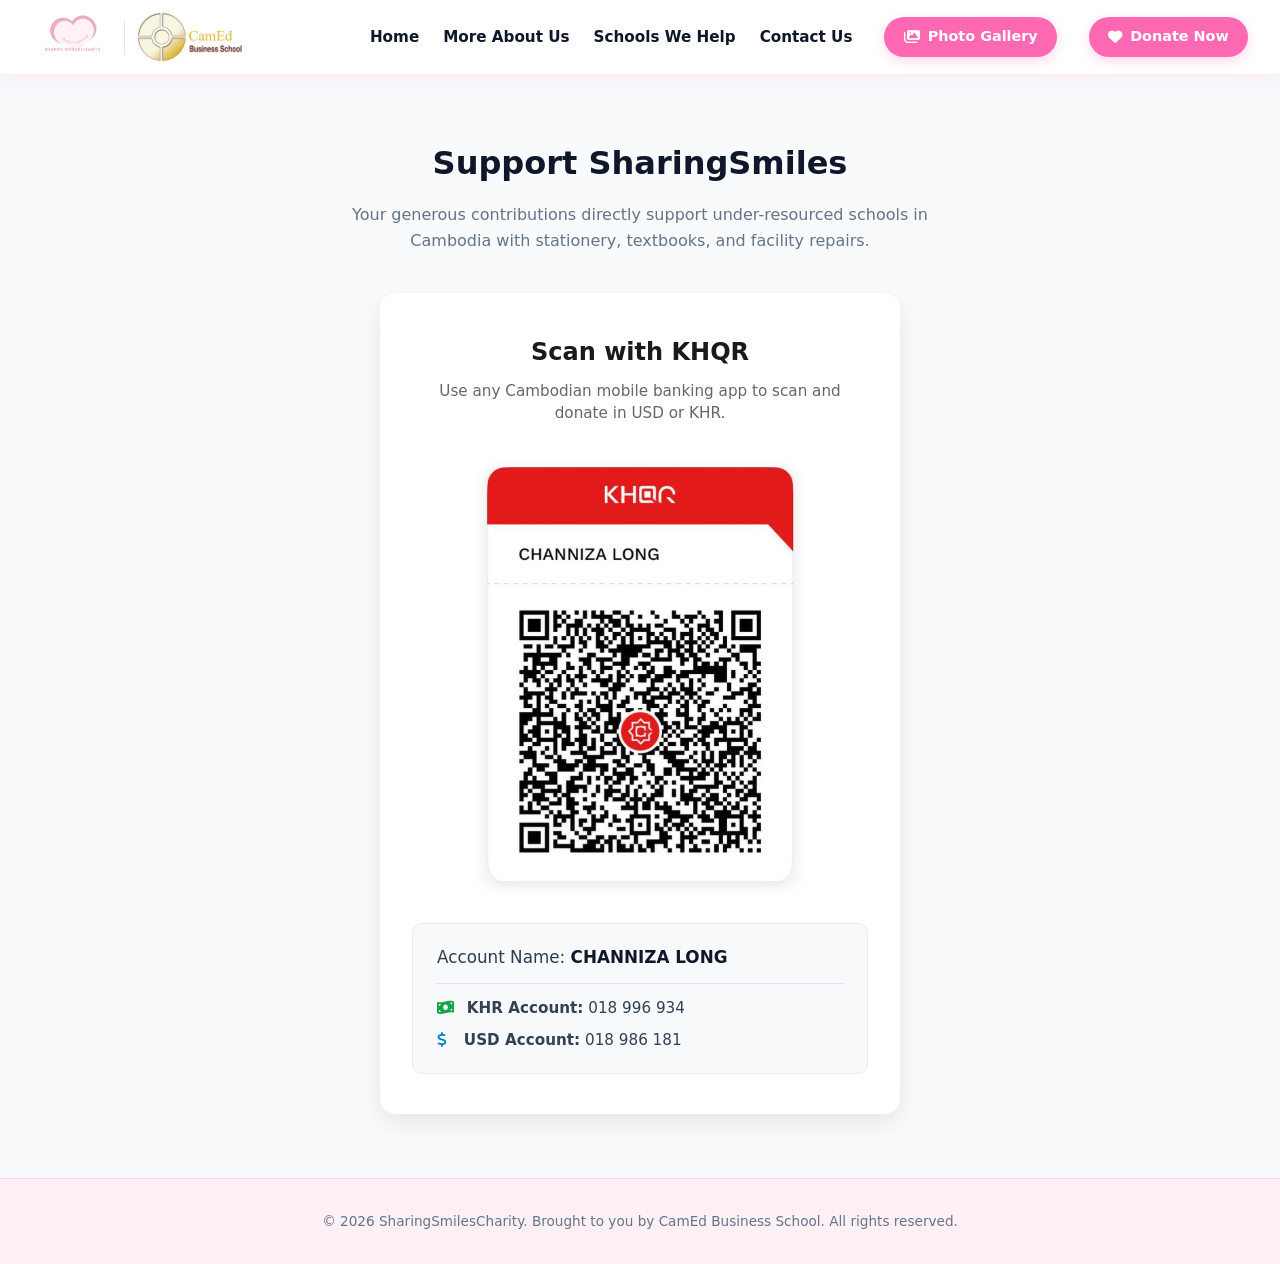
==== donate.html @ 0314678b "Add files via upload" ====
<!doctype html>
<html lang="en">
    <head>
        <meta charset="UTF-8" />
        <meta name="viewport" content="width=device-width, initial-scale=1.0" />
        <title>Donate - SharingSmilesCharity</title>
        <link rel="stylesheet" href="styles.css" />
        <link rel="stylesheet" href="https://cdnjs.cloudflare.com/ajax/libs/font-awesome/6.4.0/css/all.min.css" />
    </head>
    <body>
        <!-- Navigation Bar -->
        <nav class="navbar" aria-label="Main Navigation">
            <div class="logo-container">
                <img src="images/charity-logo.png" alt="SharingSmiles Charity Logo" class="brand-logo" />
                <div class="logo-divider" role="separator"></div>
                <img src="images/camed-logo.png" alt="CamEd Business School Logo" class="brand-logo" />
            </div>

            <button
                class="menu-toggle"
                id="mobileMenuBtn"
                aria-label="Toggle Navigation Menu"
                aria-expanded="false"
                aria-controls="navLinks">
                <i class="fa-solid fa-bars" aria-hidden="true"></i>
            </button>

            <div class="nav-right-container">
                <ul class="nav-links" id="navLinks">
                    <li><a href="index.html#home" class="nav-item">Home</a></li>
                    <li><a href="index.html#about" class="nav-item">More About Us</a></li>
                    <li><a href="index.html#schools" class="nav-item">Schools We Help</a></li>
                    <li><a href="index.html#contact" class="nav-item">Contact Us</a></li>
                </ul>

                <a href="gallery.html" class="btn btn-gallery-nav">
                    <i class="fa-solid fa-images" aria-hidden="true"></i> Photo Gallery
                </a>

                <a href="donate.html" class="btn btn-gallery-nav active">
                    <i class="fa-solid fa-heart" aria-hidden="true"></i> Donate Now
                </a>
            </div>
        </nav>

        <main>
            <section class="section donate-section">
                <div class="container">
                    <h2 class="section-title">Support SharingSmiles</h2>
                    <p class="section-subtitle">
                        Your generous contributions directly support under-resourced schools in Cambodia with
                        stationery, textbooks, and facility repairs.
                    </p>

                    <div
                        class="donate-container"
                        style="
                            max-width: 520px;
                            width: 100%;
                            margin: 0 auto;
                            background: #ffffff;
                            padding: 2.5rem 2rem;
                            border-radius: 16px;
                            box-shadow: 0 10px 25px rgba(0, 0, 0, 0.08);
                            text-align: center;
                        ">
                        <h3 style="margin-bottom: 0.5rem; color: #1a1a1a; font-size: 1.5rem">Scan with KHQR</h3>
                        <p style="color: #666; margin-bottom: 2rem; font-size: 0.95rem; line-height: 1.5">
                            Use any Cambodian mobile banking app to scan and donate in USD or KHR.
                        </p>

                        <!-- Clean Wrapper (No background, no shadow, no fixed dimensions) -->
                        <div
                            class="qr-wrapper"
                            style="
                                margin: 0 auto 2rem auto;
                                background: transparent;
                                box-shadow: none;
                                width: auto;
                                height: auto;
                            ">
                            <img
                                src="images/khqr-code.png"
                                alt="KHQR Payment Code for CHANNIZA LONG"
                                style="
                                    width: 308px;
                                    height: 414px;
                                    max-width: 100%;
                                    object-fit: contain;
                                    border-radius: 12px;
                                    box-shadow: 0 4px 15px rgba(0, 0, 0, 0.1);
                                    display: block;
                                    margin: 0 auto;
                                " />
                        </div>

                        <!-- Account Details Box -->
                        <div
                            class="account-details"
                            style="
                                background: #f8f9fa;
                                padding: 1.25rem 1.5rem;
                                border-radius: 10px;
                                text-align: left;
                                border: 1px solid #e9ecef;
                            ">
                            <p style="margin-bottom: 0.5rem; font-size: 1.05rem; color: #2c3e50">
                                Account Name: <strong style="color: #0f172a">CHANNIZA LONG</strong>
                            </p>
                            <hr style="border: 0; border-top: 1px solid #dee2e6; margin: 0.75rem 0" />
                            <p style="margin-bottom: 0.5rem; color: #334155; font-size: 0.95rem">
                                <i
                                    class="fa-solid fa-money-bill-wave"
                                    aria-hidden="true"
                                    style="margin-right: 8px; color: #16a34a"></i>
                                <strong>KHR Account:</strong> 018 996 934
                            </p>
                            <p style="margin: 0; color: #334155; font-size: 0.95rem">
                                <i
                                    class="fa-solid fa-dollar-sign"
                                    aria-hidden="true"
                                    style="margin-right: 12px; color: #0284c7"></i>
                                <strong>USD Account:</strong> 018 986 181
                            </p>
                        </div>
                    </div>
                </div>
                <!-- Closes .donate-container -->
                <!-- Closes .container -->
            </section>
            <!-- Closes .donate-section -->
        </main>
        <!-- Footer -->
        <footer class="footer">
            <p>&copy; 2026 SharingSmilesCharity. Brought to you by CamEd Business School. All rights reserved.</p>
        </footer>

        <script src="script.js"></script>
    </body>
</html>
---- styles.css ----
/* ==========================================================================
   1. VARIABLES & RESET
   ========================================================================== */
:root {
    --primary-pink: #ff69b4;
    --dark-pink: #e05297;
    --soft-pink: #fff0f6;
    --accent-pink: #ff85c0;

    --text-dark: #0f172a;
    --text-body: #1e293b;
    --text-muted: #64748b;

    --bg-white: #ffffff;
    --bg-light: #f8fafc;
    --border-color: #e2e8f0;

    --shadow-light: 0 10px 25px rgba(255, 105, 180, 0.12);
    --shadow-card: 0 4px 15px rgba(0, 0, 0, 0.05);
    --shadow-hover: 0 8px 25px rgba(255, 105, 180, 0.15);

    --font-family: "Plus Jakarta Sans", system-ui, -apple-system, BlinkMacSystemFont, "Segoe UI", Roboto, sans-serif;
    --transition: all 0.3s ease;
    --radius-sm: 12px;
    --radius-lg: 20px;
    --radius-pill: 50px;
}

*,
*::before,
*::after {
    margin: 0;
    padding: 0;
    box-sizing: border-box;
}

html {
    scroll-behavior: smooth;
}

body {
    font-family: var(--font-family);
    background-color: var(--bg-light);
    color: var(--text-body);
    line-height: 1.6;
}

/* ==========================================================================
   2. UTILITIES & REUSABLE COMPONENTS
   ========================================================================== */
.container {
    width: 100%;
    max-width: 1100px;
    margin: 0 auto;
    padding: 0 1.25rem;
}

.badge {
    display: inline-block;
    background-color: rgba(255, 105, 180, 0.1);
    color: var(--primary-pink);
    font-weight: 700;
    font-size: 0.85rem;
    padding: 0.4rem 1rem;
    border-radius: var(--radius-pill);
    text-transform: uppercase;
    letter-spacing: 0.05em;
    margin-bottom: 1rem;
    border: 1px solid var(--accent-pink);
}

/* Buttons */
.btn {
    padding: 0.8rem 1.6rem;
    border-radius: var(--radius-pill);
    font-weight: 600;
    font-size: 0.95rem;
    text-decoration: none;
    cursor: pointer;
    border: none;
    display: inline-flex;
    align-items: center;
    justify-content: center;
    gap: 0.5rem;
    white-space: nowrap;
    transition: var(--transition);
}

.btn-primary {
    background-color: var(--primary-pink);
    color: #ffffff;
    box-shadow: 0 4px 15px rgba(255, 105, 180, 0.3);
}

.btn-primary:hover {
    background-color: var(--dark-pink);
    transform: translateY(-2px);
}

.btn-secondary {
    background-color: #ffffff;
    color: var(--primary-pink);
    border: 2px solid var(--primary-pink);
}

.btn-secondary:hover {
    background-color: var(--soft-pink);
}

.btn-secondary-outline {
    border: 2px solid var(--border-color);
    color: #334155;
    background-color: #ffffff;
}

.btn-secondary-outline:hover {
    border-color: var(--primary-pink);
    color: var(--primary-pink);
    transform: translateY(-1px);
}

.btn-gallery-nav {
    background-color: var(--primary-pink);
    color: #ffffff;
    padding: 0.55rem 1.2rem;
    font-size: 0.9rem;
    box-shadow: 0 4px 12px rgba(255, 105, 180, 0.25);
}

.btn-gallery-nav:hover {
    background-color: var(--dark-pink);
    transform: translateY(-2px);
}

.btn-full {
    width: 100%;
}

/* ==========================================================================
   3. NAVIGATION BAR
   ========================================================================== */
.navbar {
    display: flex;
    justify-content: space-between;
    align-items: center;
    padding: 0.75rem 2rem;
    background-color: rgba(255, 255, 255, 0.98);
    position: sticky;
    top: 0;
    backdrop-filter: blur(10px);
    z-index: 1000;
    box-shadow: 0 2px 15px rgba(255, 105, 180, 0.12);
    gap: 1rem;
}

/* Logos */
.logo-container {
    display: flex;
    align-items: center;
    gap: 0.75rem;
    flex-shrink: 0;
}

.brand-logo {
    height: 50px;
    width: auto;
    object-fit: contain;
    transition: transform 0.2s ease;
}

.brand-logo:hover {
    transform: scale(1.05);
}

.camed-logo {
    border-left: 1px solid rgba(0, 0, 0, 0.15);
    padding-left: 0.75rem;
}

.logo-divider {
    width: 1px;
    height: 35px;
    background-color: var(--border-color);
}

.logo-text {
    font-size: 1.25rem;
    font-weight: 700;
    color: var(--text-dark);
    margin-left: 0.25rem;
    white-space: nowrap;
}

.logo-text span {
    color: var(--primary-pink);
}

.menu-toggle {
    display: none;
    background: none;
    border: none;
    font-size: 1.6rem;
    color: var(--primary-pink);
    cursor: pointer;
    padding: 0.5rem;
}

/* Right Menu Container */
.nav-right-container {
    display: flex;
    align-items: center;
    gap: 2rem;
}

.nav-links {
    display: flex;
    list-style: none;
    gap: 1.5rem;
    align-items: center;
}

.nav-links a {
    text-decoration: none;
    color: var(--text-dark);
    font-weight: 600;
    white-space: nowrap;
    font-size: 0.95rem;
    transition: var(--transition);
}

.nav-links a:hover {
    color: var(--primary-pink);
}

/* Navigation Mobile Adaptation */
@media screen and (max-width: 992px) {
    .navbar {
        padding: 0.75rem 1rem;
    }

    .brand-logo {
        height: 36px;
    }

    .logo-text {
        font-size: 1.1rem;
    }

    .menu-toggle {
        display: block;
        z-index: 1001;
    }

    .nav-right-container {
        position: absolute;
        top: 100%;
        left: 0;
        width: 100%;
        background-color: #ffffff;
        flex-direction: column;
        align-items: center;
        padding: 0;
        max-height: 0;
        overflow: hidden;
        transition:
            max-height 0.35s cubic-bezier(0.4, 0, 0.2, 1),
            padding 0.35s ease;
        box-shadow: 0 10px 25px rgba(0, 0, 0, 0.1);
        z-index: 999;
    }

    .nav-right-container.active {
        max-height: 400px;
        padding: 1.5rem 0;
    }

    .nav-links {
        flex-direction: column;
        gap: 1.25rem;
        width: 100%;
        text-align: center;
    }

    /* Specific Override for Gallery Page Header Controls */
    .gallery-body .nav-right-container {
        position: static;
        max-height: none;
        overflow: visible;
        padding: 0;
        box-shadow: none;
        background: transparent;
        width: auto;
        flex-direction: row;
    }

    .gallery-body .nav-right-container .btn {
        padding: 0.4rem 0.85rem;
        font-size: 0.85rem;
    }
}

/* ==========================================================================
   4. HERO SECTIONS
   ========================================================================== */
/* Main Landing Hero */
.hero {
    background: linear-gradient(135deg, var(--soft-pink) 0%, #ffffff 100%);
    padding: 6rem 1.25rem 4rem;
    text-align: center;
}

.hero-content {
    max-width: 800px;
    margin: 0 auto;
}

.hero h1 {
    font-size: 2.5rem;
    color: var(--text-dark);
    margin-bottom: 1rem;
    line-height: 1.2;
}

.hero p {
    font-size: 1.1rem;
    color: var(--text-muted);
    margin-bottom: 1.8rem;
}

.hero-btns {
    display: flex;
    justify-content: center;
    gap: 1rem;
}

/* Gallery Dedicated Hero */
.gallery-hero {
    background: linear-gradient(135deg, #fff5f8 0%, #ffffff 100%);
    padding: 3.5rem 1.5rem 2.5rem;
    text-align: center;
    border-bottom: 1px solid #f1f5f9;
}

.gallery-title {
    font-size: 2.5rem;
    font-weight: 800;
    color: var(--text-dark);
    margin-bottom: 0.5rem;
    letter-spacing: -0.02em;
}

.gallery-description {
    font-size: 1.05rem;
    color: var(--text-muted);
    max-width: 600px;
    margin: 0 auto;
    line-height: 1.6;
}

@media screen and (max-width: 992px) {
    .hero {
        padding: 4rem 1rem 3rem;
    }

    .hero h1 {
        font-size: 1.85rem;
    }

    .hero p {
        font-size: 1rem;
    }

    .hero-btns {
        flex-direction: column;
        gap: 0.8rem;
    }
}

/* ==========================================================================
   5. GENERAL PAGE SECTIONS & GRIDS
   ========================================================================== */
.section {
    padding: 4rem 0;
}

.section-title {
    text-align: center;
    font-size: 2rem;
    color: var(--text-dark);
    margin-bottom: 0.8rem;
}

.section-subtitle {
    text-align: center;
    color: var(--text-muted);
    max-width: 600px;
    margin: 0 auto 2.5rem;
}

.about-grid,
.schools-grid,
.contact-grid {
    display: grid;
    grid-template-columns: repeat(2, 1fr);
    gap: 1.5rem;
    margin-top: 2rem;
}

.contact-grid {
    gap: 2.5rem;
}

/* Cards */
.about-card {
    background-color: var(--soft-pink);
    padding: 2rem;
    border-radius: var(--radius-lg);
    border: 1px solid rgba(255, 105, 180, 0.2);
    transition: var(--transition);
}

.about-card:hover {
    transform: translateY(-5px);
    box-shadow: var(--shadow-light);
}

.about-card .icon {
    font-size: 2.2rem;
    color: var(--primary-pink);
    margin-bottom: 1rem;
}

.schools-section {
    background-color: var(--soft-pink);
}

.school-card {
    background-color: #ffffff;
    border-radius: var(--radius-lg);
    overflow: hidden;
    box-shadow: var(--shadow-light);
    transition: var(--transition);
}

.school-card:hover {
    transform: translateY(-5px);
}

.school-map-wrapper {
    width: 100%;
    height: 200px;
    background-color: #f1f5f9;
    border-bottom: 2px solid rgba(255, 105, 180, 0.2);
}

.school-map-wrapper iframe {
    width: 100%;
    height: 100%;
    border: none;
}

.school-card-body {
    padding: 1.5rem;
}

.school-card-body h3 {
    margin-bottom: 0.5rem;
}

/* Contact Module */
.contact-section {
    background-color: var(--bg-white);
}

.contact-info h3,
.contact-form h3 {
    margin-bottom: 1.2rem;
}

.info-item {
    display: flex;
    align-items: center;
    gap: 1rem;
    margin-bottom: 1rem;
    font-weight: 500;
}

.info-item i {
    color: var(--primary-pink);
    font-size: 1.2rem;
}

.social-links {
    display: flex;
    flex-direction: column;
    gap: 0.8rem;
    margin-top: 1rem;
}

.social-btn {
    display: flex;
    align-items: center;
    gap: 0.8rem;
    padding: 0.8rem 1.2rem;
    background-color: var(--soft-pink);
    color: var(--text-dark);
    text-decoration: none;
    border-radius: var(--radius-sm);
    font-weight: 500;
    transition: var(--transition);
    word-break: break-word;
}

.social-btn i {
    color: var(--primary-pink);
    font-size: 1.2rem;
}

.social-btn:hover {
    background-color: var(--primary-pink);
    color: #ffffff;
}

.social-btn:hover i {
    color: #ffffff;
}

.contact-form {
    background-color: var(--soft-pink);
    padding: 2rem;
    border-radius: var(--radius-lg);
}

.form-group {
    margin-bottom: 1.2rem;
}

.form-group input,
.form-group textarea {
    width: 100%;
    padding: 0.9rem 1.2rem;
    border-radius: 10px;
    border: 1px solid rgba(255, 105, 180, 0.3);
    outline: none;
    font-family: inherit;
}

/* Section Responsive Rules */
@media screen and (max-width: 992px) {
    .section {
        padding: 3rem 0;
    }

    .section-title {
        font-size: 1.6rem;
    }

    .about-grid,
    .schools-grid,
    .contact-grid {
        grid-template-columns: 1fr;
        gap: 1.5rem;
    }

    .about-card,
    .contact-form {
        padding: 1.5rem;
    }
}

/* ==========================================================================
   6. GALLERY MODULE
   ========================================================================== */
.gallery-section {
    padding: 3rem 0;
    background-color: var(--bg-white);
    min-height: 80vh;
}

.gallery-grid {
    display: grid;
    grid-template-columns: repeat(auto-fill, minmax(160px, 1fr));
    gap: 12px;
    padding: 0.5rem 0;
}

@media screen and (min-width: 600px) {
    .gallery-grid {
        grid-template-columns: repeat(auto-fill, minmax(280px, 1fr));
        gap: 20px;
    }
}

.gallery-card {
    position: relative;
    background-color: #ffffff;
    border-radius: var(--radius-sm);
    overflow: hidden;
    box-shadow: var(--shadow-card);
    border: 1px solid var(--border-color);
    cursor: pointer;
    touch-action: manipulation;
    -webkit-tap-highlight-color: transparent;
    transition:
        transform 0.2s ease,
        box-shadow 0.2s ease;
}

.gallery-card:hover {
    transform: translateY(-4px);
    box-shadow: var(--shadow-hover);
}

.gallery-img-wrapper,
.gallery-img-container {
    position: relative;
    width: 100%;
    overflow: hidden;
}

.gallery-img {
    width: 100%;
    height: 180px;
    object-fit: cover;
    display: block;
    transition: transform 0.4s ease;
}

@media screen and (min-width: 600px) {
    .gallery-img {
        height: 240px;
    }
}

.gallery-card:hover .gallery-img {
    transform: scale(1.06);
}

/* Hover Overlay Visual */
.gallery-overlay {
    position: absolute;
    top: 0;
    left: 0;
    width: 100%;
    height: 100%;
    background: rgba(15, 23, 42, 0.4);
    backdrop-filter: blur(2px);
    display: flex;
    align-items: center;
    justify-content: center;
    opacity: 0;
    transition: opacity 0.3s ease;
}

.gallery-card:hover .gallery-overlay {
    opacity: 1;
}

.view-btn {
    background-color: #ffffff;
    color: var(--primary-pink);
    font-weight: 700;
    font-size: 0.85rem;
    padding: 0.6rem 1.25rem;
    border-radius: var(--radius-pill);
    display: flex;
    align-items: center;
    gap: 0.5rem;
    box-shadow: 0 4px 15px rgba(0, 0, 0, 0.1);
}

/* Optional Card Text Area */
.gallery-card-info {
    padding: 1.25rem;
}

.gallery-card-info h3 {
    font-size: 1.1rem;
    font-weight: 700;
    color: var(--text-dark);
    margin-bottom: 0.4rem;
}

.gallery-card-info p {
    font-size: 0.9rem;
    color: var(--text-muted);
    line-height: 1.5;
    margin: 0;
}

/* ==========================================================================
   7. LIGHTBOX MODAL
   ========================================================================== */
.lightbox-modal {
    display: none;
    position: fixed;
    top: 0;
    left: 0;
    width: 100%;
    height: 100%;
    background-color: rgba(15, 23, 42, 0.9);
    backdrop-filter: blur(6px);
    z-index: 2000;
    justify-content: center;
    align-items: center;
    padding: 2rem;
    opacity: 0;
    transition: opacity 0.3s ease;
}

.lightbox-modal.active {
    display: flex !important;
    opacity: 1 !important;
}

.lightbox-content {
    max-width: 90%;
    max-height: 85vh;
    border-radius: var(--radius-sm);
    object-fit: contain;
    box-shadow: 0 10px 30px rgba(0, 0, 0, 0.5);
}

.lightbox-close {
    position: absolute;
    top: 1.5rem;
    right: 2rem;
    color: #ffffff;
    font-size: 2.5rem;
    font-weight: 700;
    cursor: pointer;
    z-index: 2001;
    transition: color 0.2s ease;
}

.lightbox-close:hover {
    color: var(--primary-pink);
}

.lightbox-btn {
    position: absolute;
    top: 50%;
    transform: translateY(-50%);
    background: rgba(255, 255, 255, 0.15);
    border: 1px solid rgba(255, 255, 255, 0.3);
    color: #ffffff;
    font-size: 1.5rem;
    width: 50px;
    height: 50px;
    border-radius: 50%;
    cursor: pointer;
    display: flex;
    align-items: center;
    justify-content: center;
    z-index: 2001;
    transition: all 0.2s ease;
    user-select: none;
}

.lightbox-btn:hover {
    background: rgba(255, 255, 255, 0.35);
    transform: translateY(-50%) scale(1.1);
}

.lightbox-prev {
    left: 20px;
}

.lightbox-next {
    right: 20px;
}

@media screen and (max-width: 600px) {
    .lightbox-btn {
        width: 40px;
        height: 40px;
        font-size: 1.1rem;
    }

    .lightbox-prev {
        left: 10px;
    }

    .lightbox-next {
        right: 10px;
    }
}

.footer {
    text-align: center;
    padding: 2rem 1rem;
    background-color: var(--soft-pink);
    border-top: 1px solid rgba(255, 105, 180, 0.2);
    color: var(--text-muted);
    font-size: 0.85rem;
}

/* --- Lightbox Modal Styles --- */

.lightbox-modal {
    display: none; /* Hidden by default */
    position: fixed;
    top: 0;
    left: 0;
    width: 100vw;
    height: 100vh;
    background-color: rgba(0, 0, 0, 0.88);
    z-index: 99999;
    align-items: center;
    justify-content: center;
}

.lightbox-modal.active {
    display: flex; /* Displayed when active class is added */
}

/* Enlarged Image */
.lightbox-content {
    max-width: 80vw;
    max-height: 80vh;
    object-fit: contain;
    border-radius: 8px;
    z-index: 100000;
    pointer-events: none; /* Ensures clicks pass through image to background */
}

/* Close Button (×) */
.lightbox-close {
    position: absolute;
    top: 20px;
    right: 25px;
    color: #ffffff;
    font-size: 2.8rem;
    font-weight: bold;
    cursor: pointer;
    z-index: 100002;
    user-select: none;
    line-height: 1;
    transition:
        transform 0.2s ease,
        color 0.2s ease;
}

.lightbox-close:hover {
    color: #ff4d4d;
    transform: scale(1.15);
}

/* Previous & Next Navigation Buttons */
.lightbox-btn {
    position: absolute;
    top: 50%;
    transform: translateY(-50%);
    background: rgba(255, 255, 255, 0.2);
    color: #ffffff;
    border: none;
    width: 50px;
    height: 50px;
    border-radius: 50%;
    font-size: 1.5rem;
    cursor: pointer;
    z-index: 100002;
    display: flex;
    align-items: center;
    justify-content: center;
    transition:
        background 0.2s ease,
        transform 0.2s ease;
}

.lightbox-btn:hover {
    background: rgba(255, 255, 255, 0.4);
    transform: translateY(-50%) scale(1.1);
}

.lightbox-prev {
    left: 20px;
}

.lightbox-next {
    right: 20px;
}

/* Ensure inner FontAwesome icons don't block clicks */
.lightbox-btn i {
    pointer-events: none;
}

/* --- Donate Page Styles --- */

.donate-hero {
    padding: 60px 20px 30px;
    text-align: center;
}

.donate-title {
    font-size: 2.5rem;
    font-weight: 800;
    color: #111827;
    margin-top: 10px;
}

.donate-description {
    color: #4b5563;
    max-width: 600px;
    margin: 10px auto 0;
    font-size: 1.1rem;
}

.donate-grid {
    display: grid;
    grid-template-columns: 1.2fr 0.8fr;
    gap: 30px;
    align-items: start;
}

@media (max-width: 850px) {
    .donate-grid {
        grid-template-columns: 1fr;
    }
}

.donate-card,
.info-card {
    background: #ffffff;
    border-radius: 16px;
    padding: 30px;
    box-shadow: 0 10px 30px rgba(0, 0, 0, 0.05);
    border: 1px solid #e5e7eb;
}

.card-title {
    font-size: 1.3rem;
    font-weight: 700;
    margin-bottom: 20px;
    display: flex;
    align-items: center;
    gap: 10px;
}

.amount-selector {
    display: grid;
    grid-template-columns: repeat(4, 1fr);
    gap: 12px;
    margin-bottom: 15px;
}

.amount-btn {
    padding: 12px;
    background: #f3f4f6;
    border: 2px solid transparent;
    border-radius: 10px;
    font-weight: 700;
    font-size: 1.1rem;
    cursor: pointer;
    transition: all 0.2s ease;
}

.amount-btn:hover,
.amount-btn.active {
    background: #eff6ff;
    border-color: #2563eb;
    color: #2563eb;
}

.custom-amount-group {
    position: relative;
    margin-bottom: 25px;
}

.currency-symbol {
    position: absolute;
    left: 15px;
    top: 50%;
    transform: translateY(-50%);
    font-weight: 700;
    color: #6b7280;
}

.custom-amount-group input {
    padding-left: 30px;
}

.form-group {
    margin-bottom: 18px;
    display: flex;
    flex-direction: column;
    gap: 6px;
}

.form-group label {
    font-weight: 600;
    font-size: 0.9rem;
    color: #374151;
}

.form-input {
    width: 100%;
    padding: 12px 16px;
    border: 1px solid #d1d5db;
    border-radius: 10px;
    font-size: 1rem;
    outline: none;
    transition: border-color 0.2s ease;
}

.form-input:focus {
    border-color: #2563eb;
}

.subsection-title {
    font-size: 1rem;
    font-weight: 700;
    margin-bottom: 12px;
    color: #374151;
}

.payment-options {
    display: grid;
    grid-template-columns: 1fr 1fr;
    gap: 12px;
    margin-bottom: 25px;
}

.payment-option {
    display: flex;
    align-items: center;
    gap: 10px;
    padding: 12px 16px;
    border: 2px solid #e5e7eb;
    border-radius: 10px;
    cursor: pointer;
    font-weight: 600;
    transition: all 0.2s ease;
}

.payment-option.active {
    border-color: #2563eb;
    background: #eff6ff;
    color: #2563eb;
}

.payment-option input {
    display: none;
}

.btn-donate-submit {
    width: 100%;
    padding: 16px;
    background: #2563eb;
    color: white;
    border: none;
    border-radius: 10px;
    font-weight: 700;
    font-size: 1.1rem;
    cursor: pointer;
    transition: background 0.2s ease;
    margin-top: 10px;
}

.btn-donate-submit:hover {
    background: #1d4ed8;
}

/* Info Panel / QR Code */
.donate-info-panel {
    display: flex;
    flex-direction: column;
    gap: 20px;
}

.khqr-display {
    text-align: center;
    background: #fafafa;
}

.qr-wrapper {
    margin: 15px auto;
    width: 180px;
    height: 180px;
    background: #ffffff;
    padding: 10px;
    border-radius: 12px;
    box-shadow: 0 4px 12px rgba(0, 0, 0, 0.08);
}

.qr-image {
    width: 100%;
    height: 100%;
    object-fit: contain;
}

.impact-list {
    list-style: none;
    padding: 0;
    margin-top: 12px;
}

.impact-list li {
    margin-bottom: 12px;
    font-size: 0.95rem;
    color: #4b5563;
    display: flex;
    align-items: flex-start;
    gap: 10px;
}

.impact-list i {
    color: #10b981;
    margin-top: 3px;
}

/* Modal */
.donate-modal {
    display: none;
    position: fixed;
    top: 0;
    left: 0;
    width: 100vw;
    height: 100vh;
    background: rgba(0, 0, 0, 0.6);
    z-index: 99999;
    align-items: center;
    justify-content: center;
}

.donate-modal.active {
    display: flex;
}

.donate-modal-content {
    background: white;
    padding: 40px;
    border-radius: 16px;
    max-width: 450px;
    width: 90%;
}

.success-icon {
    font-size: 3.5rem;
    color: #10b981;
    margin-bottom: 15px;
}

/* Navbar & Hero Donate Buttons */
.btn-donate-nav {
    background-color: #2563eb;
    color: #ffffff !important;
    font-weight: 700;
    box-shadow: 0 4px 12px rgba(37, 99, 235, 0.25);
    transition: transform 0.2s ease, background-color 0.2s ease;
}

.btn-donate-nav:hover {
    background-color: #1d4ed8;
    transform: translateY(-1px);
}

.btn-hero-donate {
    padding: 14px 28px;
    font-size: 1.1rem;
    font-weight: 700;
}

/* Floating Donate Button */
.floating-donate-btn {
    position: fixed;
    bottom: 25px;
    right: 25px;
    background-color: #2563eb;
    color: #ffffff;
    display: flex;
    align-items: center;
    gap: 8px;
    padding: 12px 20px;
    border-radius: 50px;
    font-weight: 700;
    font-size: 1rem;
    text-decoration: none;
    box-shadow: 0 8px 24px rgba(37, 99, 235, 0.4);
    z-index: 999;
    transition: transform 0.2s ease, background-color 0.2s ease;
}

.floating-donate-btn:hover {
    background-color: #1d4ed8;
    transform: scale(1.05);
}

.floating-donate-btn i {
    font-size: 1.1rem;
    color: #ffffff;
}

@media (max-width: 600px) {
    .floating-donate-btn .btn-text {
        display: none; /* Icon-only on mobile screens */
    }
    .floating-donate-btn {
        padding: 14px;
        border-radius: 50%;
    }
}

.btn-donate-nav {
  background-color: #e63946; /* Accent red/pink */
  color: #ffffff;
  padding: 0.5rem 1rem;
  border-radius: 6px;
  font-weight: 600;
  text-decoration: none;
  display: inline-flex;
  align-items: center;
  gap: 0.5rem;
  transition: background-color 0.2s ease;
}

.btn-donate-nav:hover {
  background-color: #d62828;
}

.hero-btns {
  display: flex;
  flex-wrap: wrap;
  justify-content: center;
  gap: 0.75rem;
  max-width: 500px;
  margin: 0 auto;
}

.hero-btns .btn {
  flex: 1 1 20px; /* Expands evenly on mobile while keeping a min-width */
  justify-content: center;
}
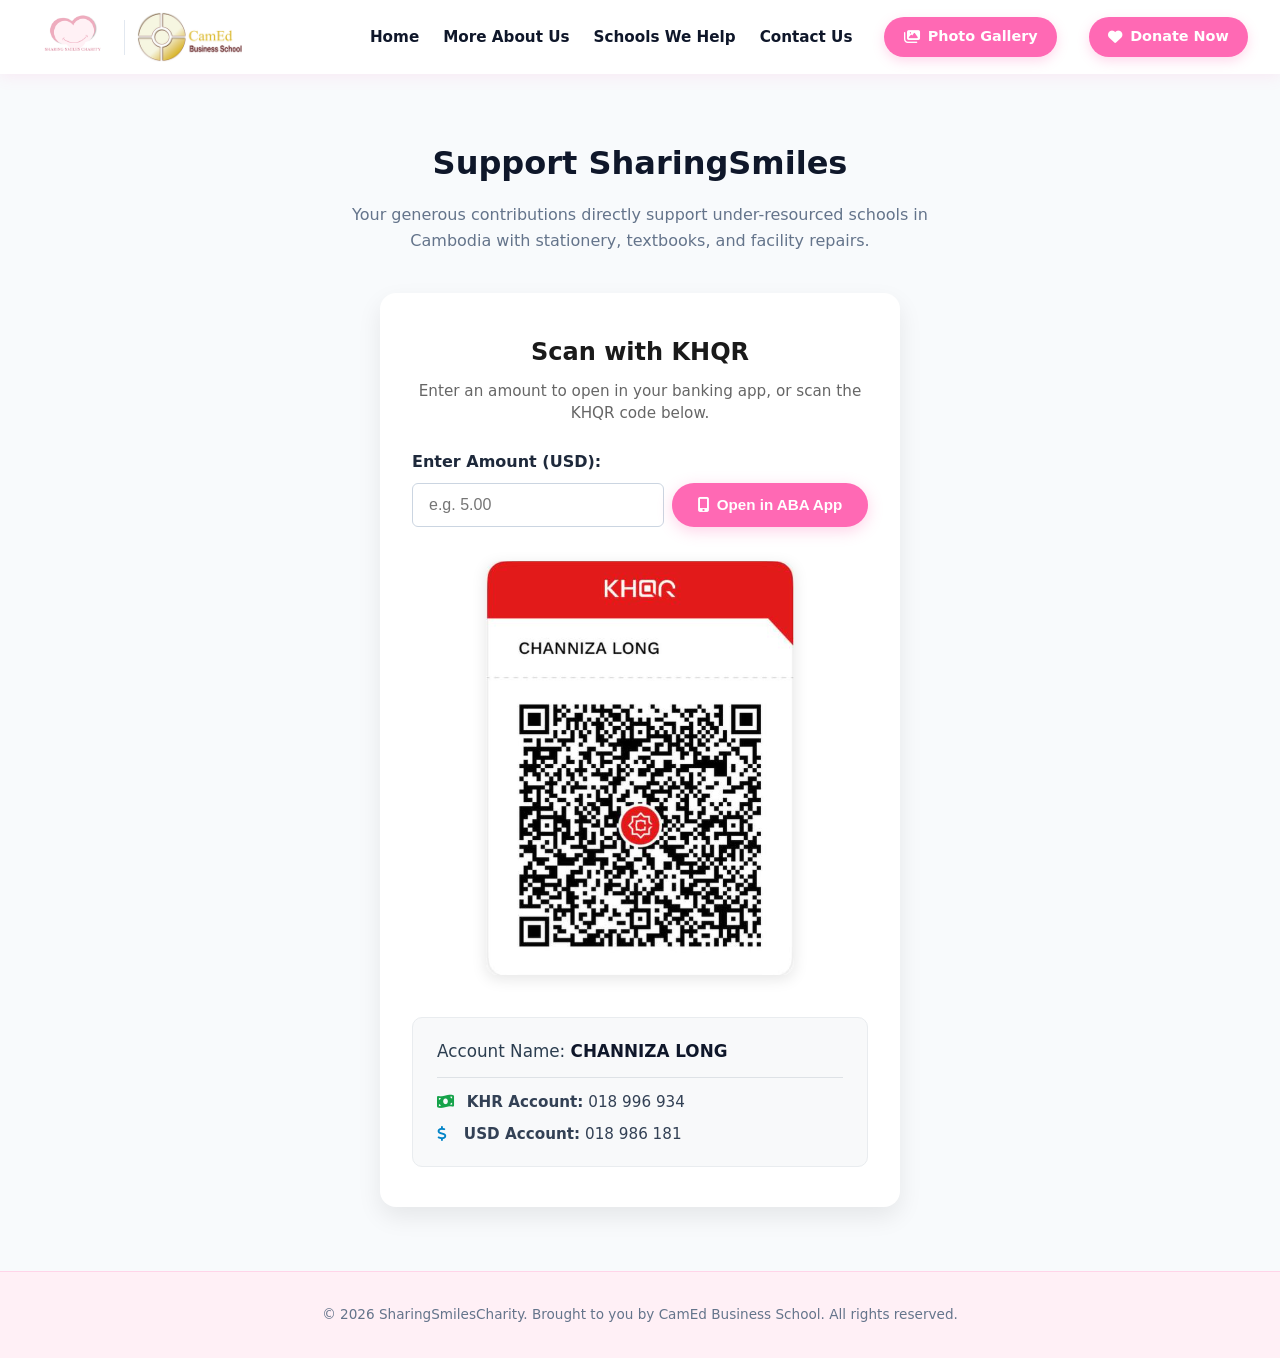
==== commit 6f31d11c: "Add files via upload" ====
--- a/donate.html
+++ b/donate.html
@@ -65,9 +65,29 @@
                             text-align: center;
                         ">
                         <h3 style="margin-bottom: 0.5rem; color: #1a1a1a; font-size: 1.5rem">Scan with KHQR</h3>
-                        <p style="color: #666; margin-bottom: 2rem; font-size: 0.95rem; line-height: 1.5">
-                            Use any Cambodian mobile banking app to scan and donate in USD or KHR.
+                        <p style="color: #666; margin-bottom: 1.5rem; font-size: 0.95rem; line-height: 1.5">
+                            Enter an amount to open in your banking app, or scan the KHQR code below.
                         </p>
+
+                        <!-- Input & Button to Trigger ABA Mobile Deep Link -->
+                        <div class="donate-input-group" style="margin-bottom: 1.5rem; text-align: left;">
+                            <label for="donationAmount" style="display: block; font-weight: 600; margin-bottom: 0.5rem; color: #1e293b;">
+                                Enter Amount (USD):
+                            </label>
+                            <div style="display: flex; gap: 0.5rem;">
+                                <input 
+                                    type="number" 
+                                    id="donationAmount" 
+                                    placeholder="e.g. 5.00" 
+                                    min="0.5" 
+                                    step="0.5" 
+                                    style="flex: 1; padding: 0.75rem 1rem; border: 1px solid #cbd5e1; border-radius: 6px; font-size: 1rem;"
+                                />
+                                <button id="openAbaBtn" class="btn btn-primary" style="white-space: nowrap;">
+                                    <i class="fa-solid fa-mobile-screen-button" aria-hidden="true"></i> Open in ABA App
+                                </button>
+                            </div>
+                        </div>
 
                         <!-- Clean Wrapper (No background, no shadow, no fixed dimensions) -->
                         <div
@@ -123,13 +143,11 @@
                                 <strong>USD Account:</strong> 018 986 181
                             </p>
                         </div>
-                    </div>
-                </div>
-                <!-- Closes .donate-container -->
-                <!-- Closes .container -->
+                    </div> <!-- Added missing close tag for .donate-container -->
+                </div> <!-- Added missing close tag for .container -->
             </section>
-            <!-- Closes .donate-section -->
         </main>
+
         <!-- Footer -->
         <footer class="footer">
             <p>&copy; 2026 SharingSmilesCharity. Brought to you by CamEd Business School. All rights reserved.</p>
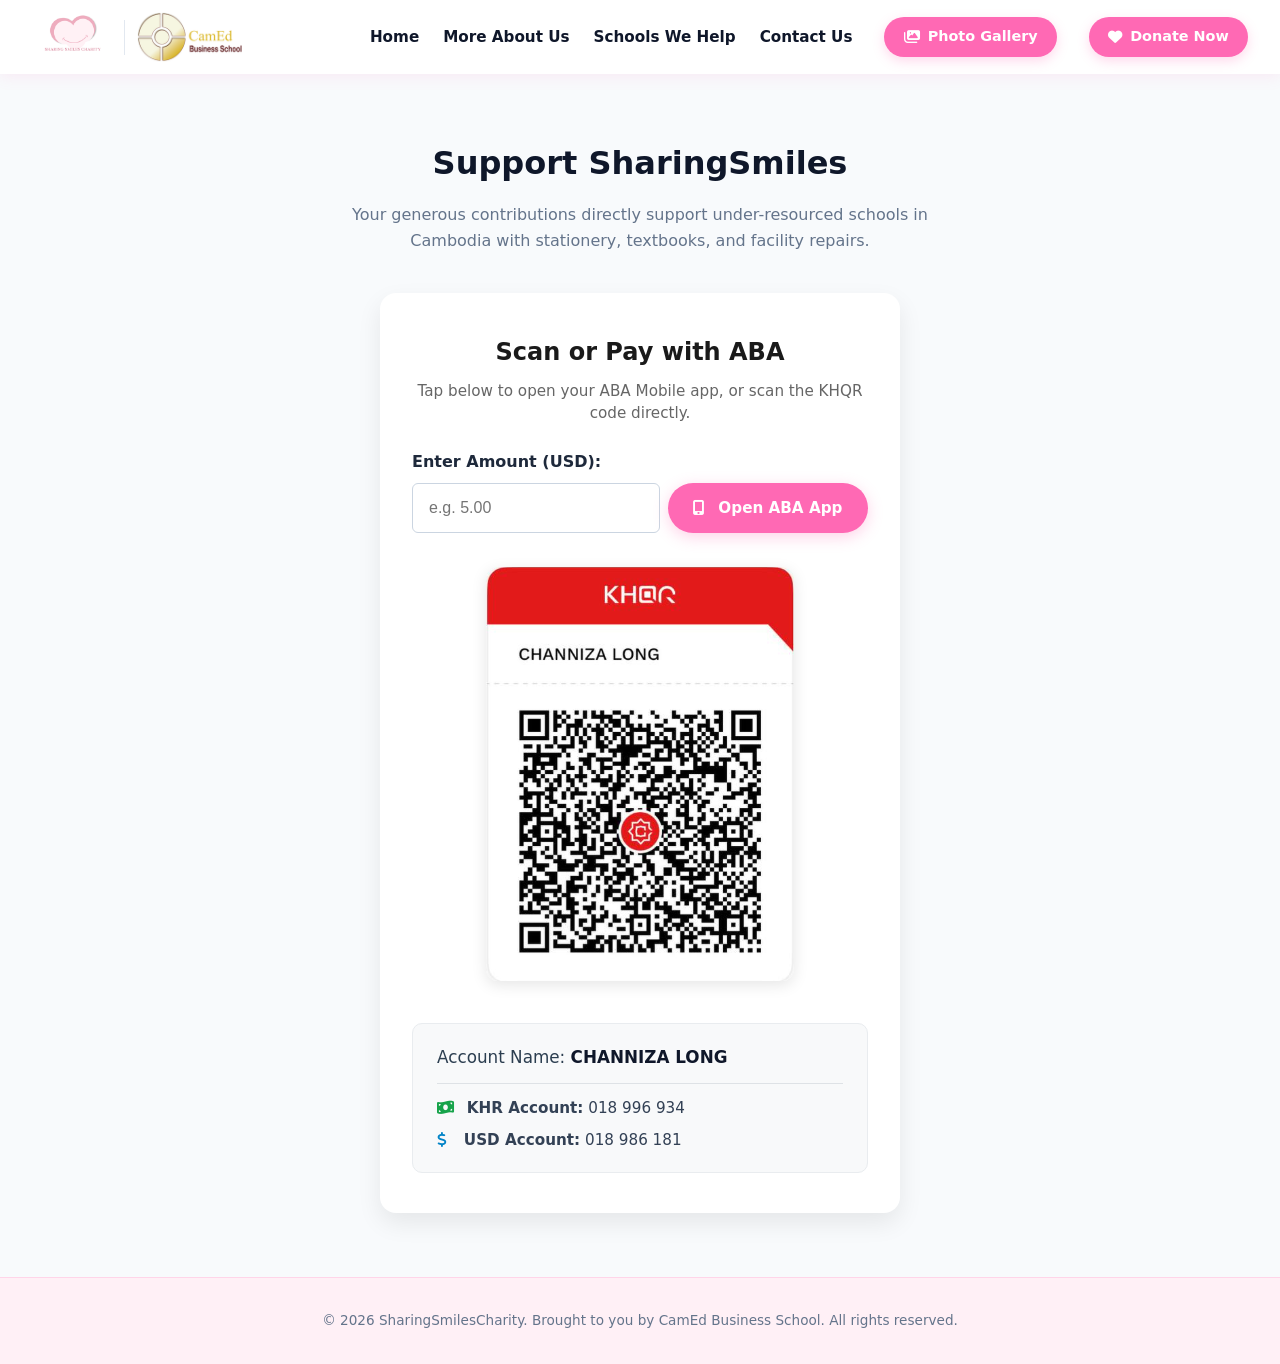
==== commit 65e35194: "Add files via upload" ====
--- a/donate.html
+++ b/donate.html
@@ -4,7 +4,7 @@
         <meta charset="UTF-8" />
         <meta name="viewport" content="width=device-width, initial-scale=1.0" />
         <title>Donate - SharingSmilesCharity</title>
-        <link rel="stylesheet" href="styles.css" />
+        <link rel="stylesheet" href="styles.css?v=5.0" />
         <link rel="stylesheet" href="https://cdnjs.cloudflare.com/ajax/libs/font-awesome/6.4.0/css/all.min.css" />
     </head>
     <body>
@@ -64,12 +64,12 @@
                             box-shadow: 0 10px 25px rgba(0, 0, 0, 0.08);
                             text-align: center;
                         ">
-                        <h3 style="margin-bottom: 0.5rem; color: #1a1a1a; font-size: 1.5rem">Scan with KHQR</h3>
+                        <h3 style="margin-bottom: 0.5rem; color: #1a1a1a; font-size: 1.5rem">Scan or Pay with ABA</h3>
                         <p style="color: #666; margin-bottom: 1.5rem; font-size: 0.95rem; line-height: 1.5">
-                            Enter an amount to open in your banking app, or scan the KHQR code below.
+                            Tap below to open your ABA Mobile app, or scan the KHQR code directly.
                         </p>
 
-                        <!-- Input & Button to Trigger ABA Mobile Deep Link -->
+                        <!-- Direct App Deep Link Group -->
                         <div class="donate-input-group" style="margin-bottom: 1.5rem; text-align: left;">
                             <label for="donationAmount" style="display: block; font-weight: 600; margin-bottom: 0.5rem; color: #1e293b;">
                                 Enter Amount (USD):
@@ -83,13 +83,13 @@
                                     step="0.5" 
                                     style="flex: 1; padding: 0.75rem 1rem; border: 1px solid #cbd5e1; border-radius: 6px; font-size: 1rem;"
                                 />
-                                <button id="openAbaBtn" class="btn btn-primary" style="white-space: nowrap;">
-                                    <i class="fa-solid fa-mobile-screen-button" aria-hidden="true"></i> Open in ABA App
-                                </button>
+                                <a id="openAbaBtn" href="abamobilebank://" class="btn btn-primary" style="white-space: nowrap; text-decoration: none; display: inline-flex; align-items: center; justify-content: center;">
+                                    <i class="fa-solid fa-mobile-screen-button" aria-hidden="true" style="margin-right: 6px;"></i> Open ABA App
+                                </a>
                             </div>
                         </div>
 
-                        <!-- Clean Wrapper (No background, no shadow, no fixed dimensions) -->
+                        <!-- KHQR Wrapper -->
                         <div
                             class="qr-wrapper"
                             style="
@@ -143,8 +143,8 @@
                                 <strong>USD Account:</strong> 018 986 181
                             </p>
                         </div>
-                    </div> <!-- Added missing close tag for .donate-container -->
-                </div> <!-- Added missing close tag for .container -->
+                    </div>
+                </div>
             </section>
         </main>
 
@@ -153,6 +153,6 @@
             <p>&copy; 2026 SharingSmilesCharity. Brought to you by CamEd Business School. All rights reserved.</p>
         </footer>
 
-        <script src="script.js"></script>
+        <script src="script.js?v=4.0"></script>
     </body>
 </html>
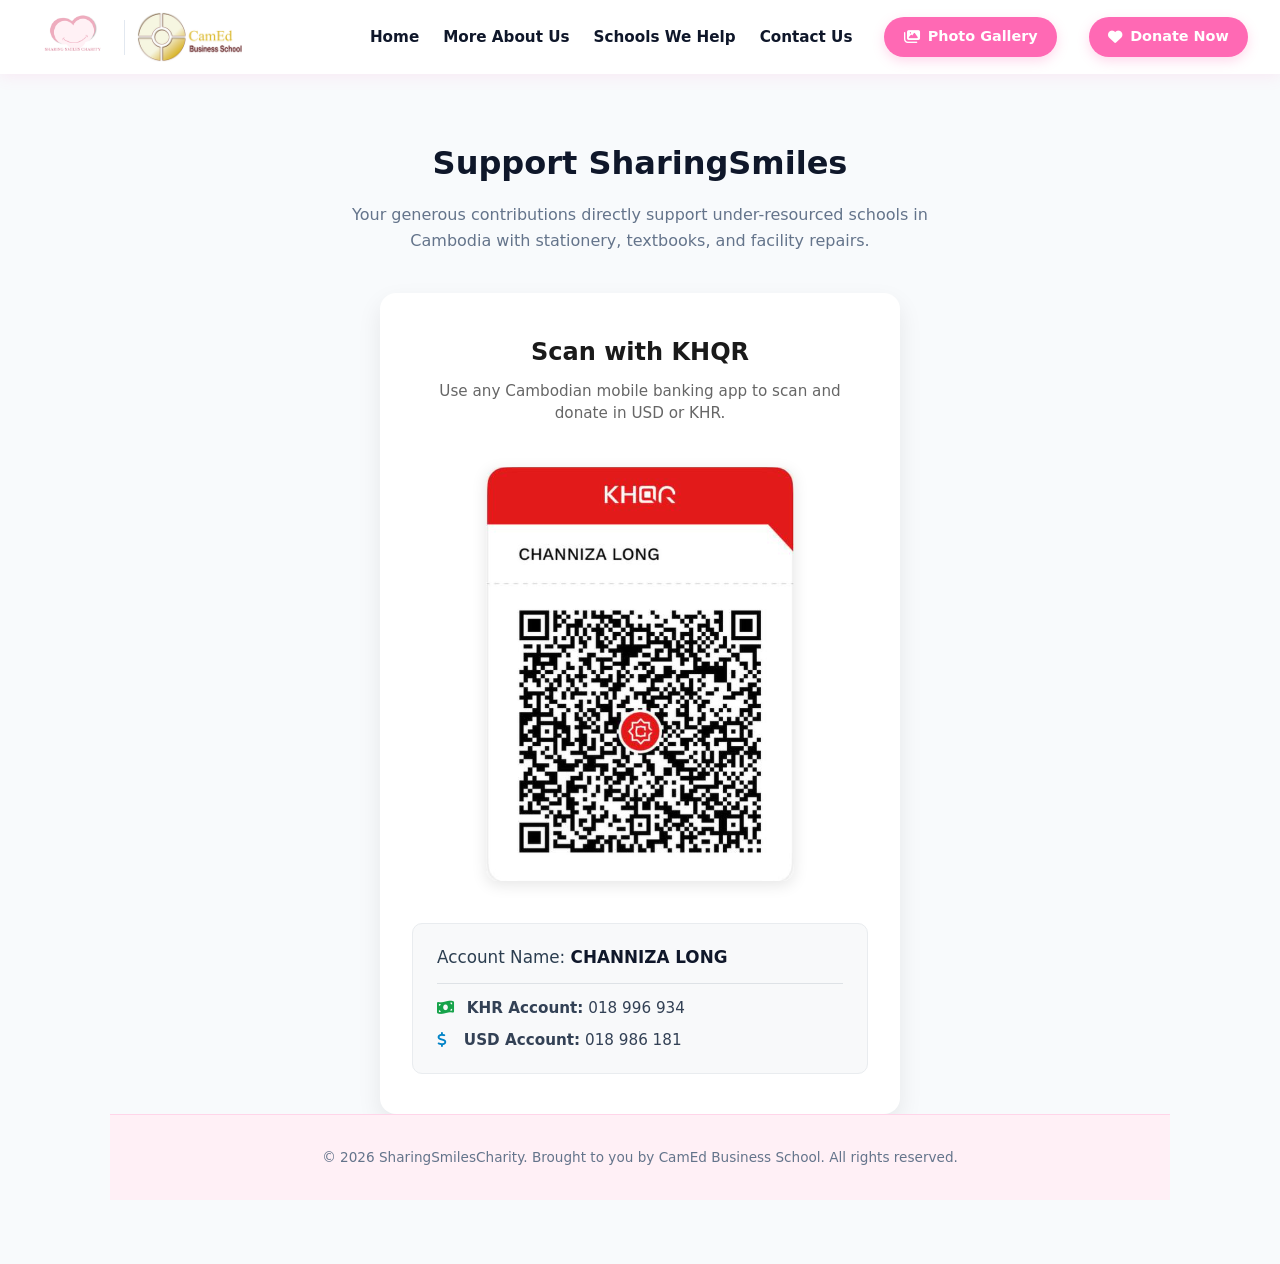
==== commit 5ef0ac81: "Add files via upload" ====
--- a/donate.html
+++ b/donate.html
@@ -1,158 +1,88 @@
 <!doctype html>
 <html lang="en">
-    <head>
-        <meta charset="UTF-8" />
-        <meta name="viewport" content="width=device-width, initial-scale=1.0" />
-        <title>Donate - SharingSmilesCharity</title>
-        <link rel="stylesheet" href="styles.css?v=5.0" />
-        <link rel="stylesheet" href="https://cdnjs.cloudflare.com/ajax/libs/font-awesome/6.4.0/css/all.min.css" />
-    </head>
-    <body>
-        <!-- Navigation Bar -->
-        <nav class="navbar" aria-label="Main Navigation">
-            <div class="logo-container">
-                <img src="images/charity-logo.png" alt="SharingSmiles Charity Logo" class="brand-logo" />
-                <div class="logo-divider" role="separator"></div>
-                <img src="images/camed-logo.png" alt="CamEd Business School Logo" class="brand-logo" />
-            </div>
+  <head>
+    <meta charset="UTF-8" />
+    <meta name="viewport" content="width=device-width, initial-scale=1.0" />
+    <title>Donate - SharingSmilesCharity</title>
+    <link rel="stylesheet" href="styles.css" />
+    <link rel="stylesheet" href="https://cdnjs.cloudflare.com/ajax/libs/font-awesome/6.4.0/css/all.min.css" />
+  </head>
+  <body>
+    <!-- Navigation Bar -->
+    <nav class="navbar" aria-label="Main Navigation">
+      <div class="logo-container">
+        <img src="images/charity-logo.png" alt="SharingSmiles Charity Logo" class="brand-logo" />
+        <div class="logo-divider" role="separator"></div>
+        <img src="images/camed-logo.png" alt="CamEd Business School Logo" class="brand-logo" />
+      </div>
 
-            <button
-                class="menu-toggle"
-                id="mobileMenuBtn"
-                aria-label="Toggle Navigation Menu"
-                aria-expanded="false"
-                aria-controls="navLinks">
-                <i class="fa-solid fa-bars" aria-hidden="true"></i>
-            </button>
+      <button class="menu-toggle" id="mobileMenuBtn" aria-label="Toggle Navigation Menu" aria-expanded="false" aria-controls="navLinks">
+        <i class="fa-solid fa-bars" aria-hidden="true"></i>
+      </button>
 
-            <div class="nav-right-container">
-                <ul class="nav-links" id="navLinks">
-                    <li><a href="index.html#home" class="nav-item">Home</a></li>
-                    <li><a href="index.html#about" class="nav-item">More About Us</a></li>
-                    <li><a href="index.html#schools" class="nav-item">Schools We Help</a></li>
-                    <li><a href="index.html#contact" class="nav-item">Contact Us</a></li>
-                </ul>
+      <div class="nav-right-container">
+        <ul class="nav-links" id="navLinks">
+          <li><a href="index.html#home" class="nav-item">Home</a></li>
+          <li><a href="index.html#about" class="nav-item">More About Us</a></li>
+          <li><a href="index.html#schools" class="nav-item">Schools We Help</a></li>
+          <li><a href="index.html#contact" class="nav-item">Contact Us</a></li>
+        </ul>
+        
+        <a href="gallery.html" class="btn btn-gallery-nav">
+          <i class="fa-solid fa-images" aria-hidden="true"></i> Photo Gallery
+        </a>
 
-                <a href="gallery.html" class="btn btn-gallery-nav">
-                    <i class="fa-solid fa-images" aria-hidden="true"></i> Photo Gallery
-                </a>
+        <a href="donate.html" class="btn btn-gallery-nav active">
+          <i class="fa-solid fa-heart" aria-hidden="true"></i> Donate Now
+        </a>
+      </div>
+    </nav>
 
-                <a href="donate.html" class="btn btn-gallery-nav active">
-                    <i class="fa-solid fa-heart" aria-hidden="true"></i> Donate Now
-                </a>
-            </div>
-        </nav>
+    <main>
+      <section class="section donate-section">
+        <div class="container">
+          <h2 class="section-title">Support SharingSmiles</h2>
+          <p class="section-subtitle">
+            Your generous contributions directly support under-resourced schools in Cambodia with stationery, textbooks, and facility repairs.
+          </p>
 
-        <main>
-            <section class="section donate-section">
-                <div class="container">
-                    <h2 class="section-title">Support SharingSmiles</h2>
-                    <p class="section-subtitle">
-                        Your generous contributions directly support under-resourced schools in Cambodia with
-                        stationery, textbooks, and facility repairs.
-                    </p>
+<div class="donate-container" style="max-width: 520px; width: 100%; margin: 0 auto; background: #ffffff; padding: 2.5rem 2rem; border-radius: 16px; box-shadow: 0 10px 25px rgba(0, 0, 0, 0.08); text-align: center;">
+  <h3 style="margin-bottom: 0.5rem; color: #1a1a1a; font-size: 1.5rem;">Scan with KHQR</h3>
+  <p style="color: #666; margin-bottom: 2rem; font-size: 0.95rem; line-height: 1.5;">
+    Use any Cambodian mobile banking app to scan and donate in USD or KHR.
+  </p>
+  
+  <!-- Clean Wrapper (No background, no shadow, no fixed dimensions) -->
+  <div class="qr-wrapper" style="margin: 0 auto 2rem auto; background: transparent; box-shadow: none; width: auto; height: auto;">
+    <img 
+      src="images/khqr-code.png" 
+      alt="KHQR Payment Code for CHANNIZA LONG" 
+      style="width: 308px; height: 414px; max-width: 100%; object-fit: contain; border-radius: 12px; box-shadow: 0 4px 15px rgba(0, 0, 0, 0.1); display: block; margin: 0 auto;" 
+    />
+  </div>
 
-                    <div
-                        class="donate-container"
-                        style="
-                            max-width: 520px;
-                            width: 100%;
-                            margin: 0 auto;
-                            background: #ffffff;
-                            padding: 2.5rem 2rem;
-                            border-radius: 16px;
-                            box-shadow: 0 10px 25px rgba(0, 0, 0, 0.08);
-                            text-align: center;
-                        ">
-                        <h3 style="margin-bottom: 0.5rem; color: #1a1a1a; font-size: 1.5rem">Scan or Pay with ABA</h3>
-                        <p style="color: #666; margin-bottom: 1.5rem; font-size: 0.95rem; line-height: 1.5">
-                            Tap below to open your ABA Mobile app, or scan the KHQR code directly.
-                        </p>
+  <!-- Account Details Box -->
+  <div class="account-details" style="background: #f8f9fa; padding: 1.25rem 1.5rem; border-radius: 10px; text-align: left; border: 1px solid #e9ecef;">
+    <p style="margin-bottom: 0.5rem; font-size: 1.05rem; color: #2c3e50;">
+      Account Name: <strong style="color: #0f172a;">CHANNIZA LONG</strong>
+    </p>
+    <hr style="border: 0; border-top: 1px solid #dee2e6; margin: 0.75rem 0;" />
+    <p style="margin-bottom: 0.5rem; color: #334155; font-size: 0.95rem;">
+      <i class="fa-solid fa-money-bill-wave" aria-hidden="true" style="margin-right: 8px; color: #16a34a;"></i>
+      <strong>KHR Account:</strong> 018 996 934
+    </p>
+    <p style="margin: 0; color: #334155; font-size: 0.95rem;">
+      <i class="fa-solid fa-dollar-sign" aria-hidden="true" style="margin-right: 12px; color: #0284c7;"></i>
+      <strong>USD Account:</strong> 018 986 181
+    </p>
+  </div>
+</div>
 
-                        <!-- Direct App Deep Link Group -->
-                        <div class="donate-input-group" style="margin-bottom: 1.5rem; text-align: left;">
-                            <label for="donationAmount" style="display: block; font-weight: 600; margin-bottom: 0.5rem; color: #1e293b;">
-                                Enter Amount (USD):
-                            </label>
-                            <div style="display: flex; gap: 0.5rem;">
-                                <input 
-                                    type="number" 
-                                    id="donationAmount" 
-                                    placeholder="e.g. 5.00" 
-                                    min="0.5" 
-                                    step="0.5" 
-                                    style="flex: 1; padding: 0.75rem 1rem; border: 1px solid #cbd5e1; border-radius: 6px; font-size: 1rem;"
-                                />
-                                <a id="openAbaBtn" href="abamobilebank://" class="btn btn-primary" style="white-space: nowrap; text-decoration: none; display: inline-flex; align-items: center; justify-content: center;">
-                                    <i class="fa-solid fa-mobile-screen-button" aria-hidden="true" style="margin-right: 6px;"></i> Open ABA App
-                                </a>
-                            </div>
-                        </div>
+    <!-- Footer -->
+    <footer class="footer">
+      <p>&copy; 2026 SharingSmilesCharity. Brought to you by CamEd Business School. All rights reserved.</p>
+    </footer>
 
-                        <!-- KHQR Wrapper -->
-                        <div
-                            class="qr-wrapper"
-                            style="
-                                margin: 0 auto 2rem auto;
-                                background: transparent;
-                                box-shadow: none;
-                                width: auto;
-                                height: auto;
-                            ">
-                            <img
-                                src="images/khqr-code.png"
-                                alt="KHQR Payment Code for CHANNIZA LONG"
-                                style="
-                                    width: 308px;
-                                    height: 414px;
-                                    max-width: 100%;
-                                    object-fit: contain;
-                                    border-radius: 12px;
-                                    box-shadow: 0 4px 15px rgba(0, 0, 0, 0.1);
-                                    display: block;
-                                    margin: 0 auto;
-                                " />
-                        </div>
-
-                        <!-- Account Details Box -->
-                        <div
-                            class="account-details"
-                            style="
-                                background: #f8f9fa;
-                                padding: 1.25rem 1.5rem;
-                                border-radius: 10px;
-                                text-align: left;
-                                border: 1px solid #e9ecef;
-                            ">
-                            <p style="margin-bottom: 0.5rem; font-size: 1.05rem; color: #2c3e50">
-                                Account Name: <strong style="color: #0f172a">CHANNIZA LONG</strong>
-                            </p>
-                            <hr style="border: 0; border-top: 1px solid #dee2e6; margin: 0.75rem 0" />
-                            <p style="margin-bottom: 0.5rem; color: #334155; font-size: 0.95rem">
-                                <i
-                                    class="fa-solid fa-money-bill-wave"
-                                    aria-hidden="true"
-                                    style="margin-right: 8px; color: #16a34a"></i>
-                                <strong>KHR Account:</strong> 018 996 934
-                            </p>
-                            <p style="margin: 0; color: #334155; font-size: 0.95rem">
-                                <i
-                                    class="fa-solid fa-dollar-sign"
-                                    aria-hidden="true"
-                                    style="margin-right: 12px; color: #0284c7"></i>
-                                <strong>USD Account:</strong> 018 986 181
-                            </p>
-                        </div>
-                    </div>
-                </div>
-            </section>
-        </main>
-
-        <!-- Footer -->
-        <footer class="footer">
-            <p>&copy; 2026 SharingSmilesCharity. Brought to you by CamEd Business School. All rights reserved.</p>
-        </footer>
-
-        <script src="script.js?v=4.0"></script>
-    </body>
+    <script src="script.js"></script>
+  </body>
 </html>
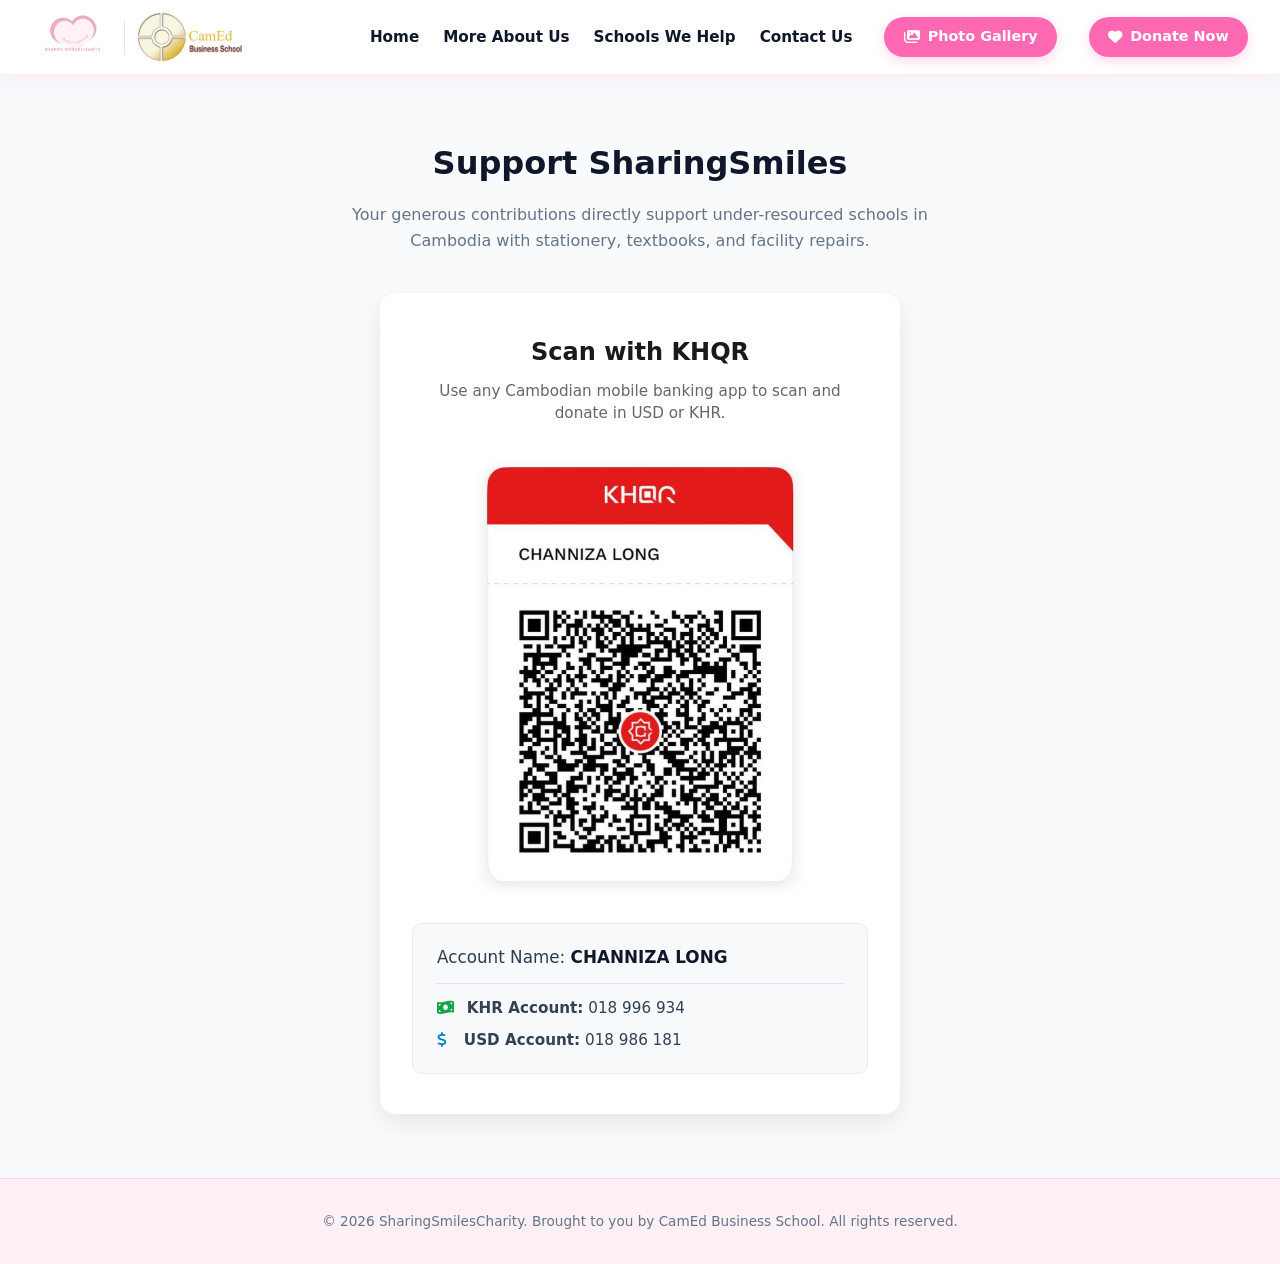
==== commit 11f72e2e: "Add files via upload" ====
--- a/donate.html
+++ b/donate.html
@@ -75,14 +75,17 @@
       <i class="fa-solid fa-dollar-sign" aria-hidden="true" style="margin-right: 12px; color: #0284c7;"></i>
       <strong>USD Account:</strong> 018 986 181
     </p>
-  </div>
 </div>
+                    </div>
+                </div>
+            </section>
+        </main>
 
-    <!-- Footer -->
-    <footer class="footer">
-      <p>&copy; 2026 SharingSmilesCharity. Brought to you by CamEd Business School. All rights reserved.</p>
-    </footer>
+        <!-- Footer -->
+        <footer class="footer">
+            <p>&copy; 2026 SharingSmilesCharity. Brought to you by CamEd Business School. All rights reserved.</p>
+        </footer>
 
-    <script src="script.js"></script>
-  </body>
+        <script src="script.js?v=8.0"></script>
+    </body>
 </html>
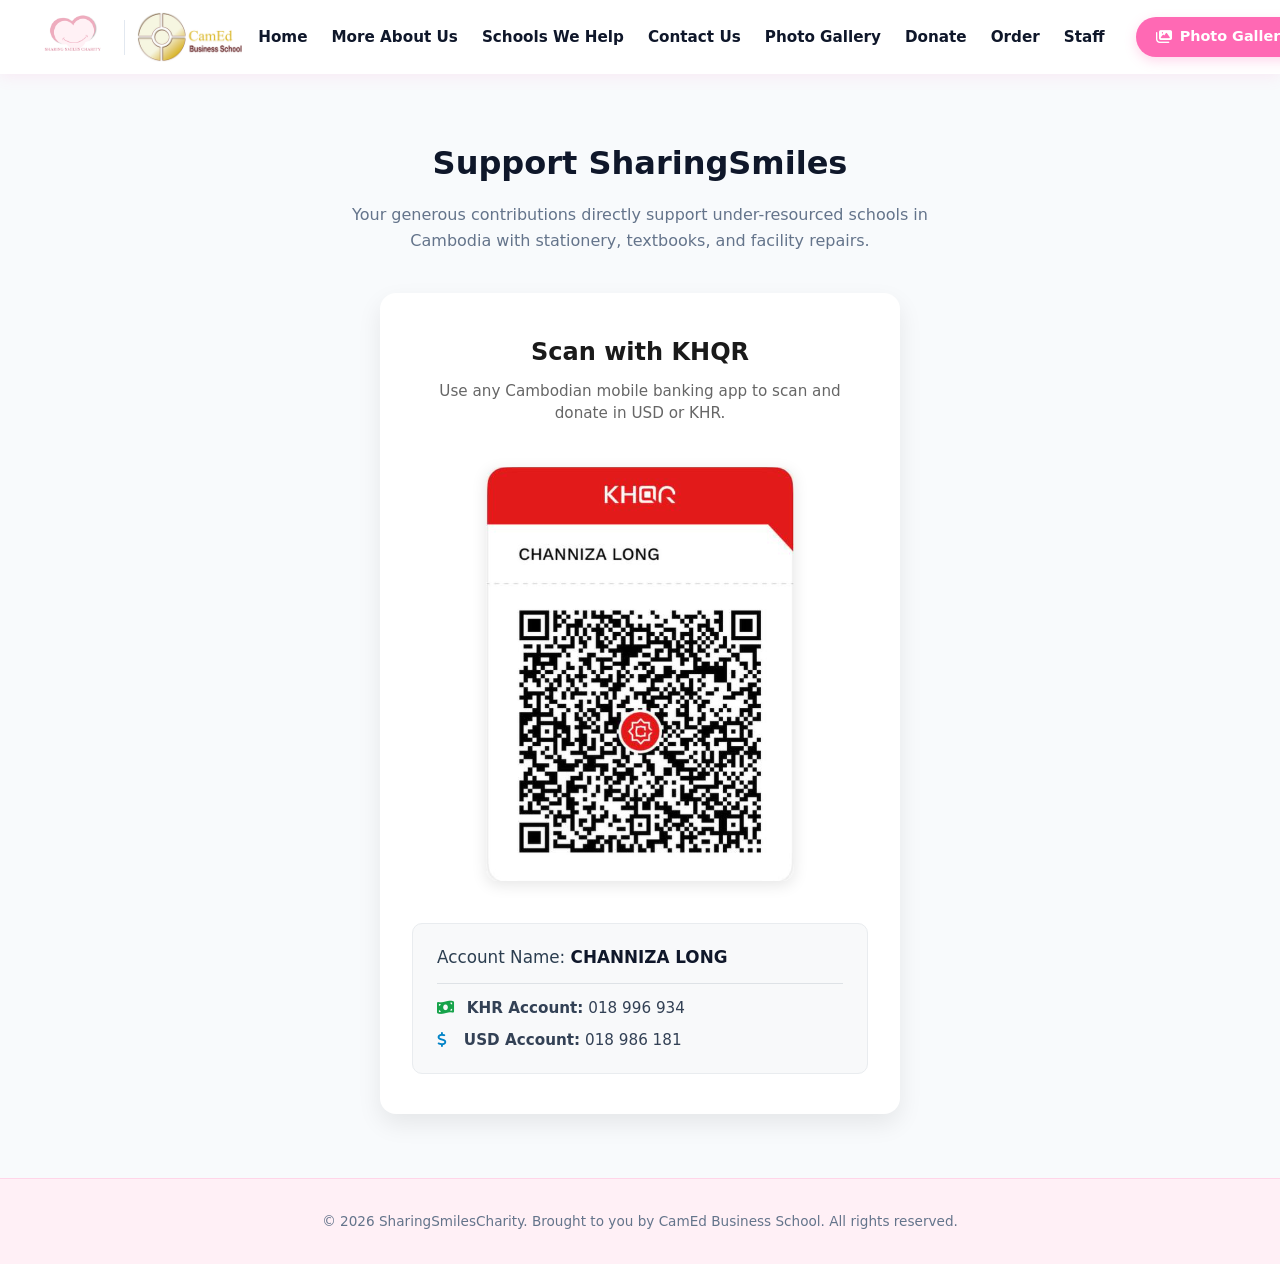
==== commit 581b149b: "Add files via upload" ====
--- a/donate.html
+++ b/donate.html
@@ -1,81 +1,135 @@
 <!doctype html>
 <html lang="en">
-  <head>
-    <meta charset="UTF-8" />
-    <meta name="viewport" content="width=device-width, initial-scale=1.0" />
-    <title>Donate - SharingSmilesCharity</title>
-    <link rel="stylesheet" href="styles.css" />
-    <link rel="stylesheet" href="https://cdnjs.cloudflare.com/ajax/libs/font-awesome/6.4.0/css/all.min.css" />
-  </head>
-  <body>
-    <!-- Navigation Bar -->
-    <nav class="navbar" aria-label="Main Navigation">
-      <div class="logo-container">
-        <img src="images/charity-logo.png" alt="SharingSmiles Charity Logo" class="brand-logo" />
-        <div class="logo-divider" role="separator"></div>
-        <img src="images/camed-logo.png" alt="CamEd Business School Logo" class="brand-logo" />
-      </div>
+    <head>
+        <meta charset="UTF-8" />
+        <meta name="viewport" content="width=device-width, initial-scale=1.0" />
+        <title>Donate - SharingSmilesCharity</title>
+        <link rel="stylesheet" href="styles.css" />
+        <link rel="stylesheet" href="https://cdnjs.cloudflare.com/ajax/libs/font-awesome/6.4.0/css/all.min.css" />
+    </head>
+    <body>
+        <!-- Unified Navigation Bar -->
+        <nav class="navbar" aria-label="Main Navigation">
+            <div class="logo-container">
+                <img src="images/charity-logo.png" alt="SharingSmiles Charity Logo" class="brand-logo" />
+                <div class="logo-divider" role="separator"></div>
+                <img src="images/camed-logo.png" alt="CamEd Business School Logo" class="brand-logo" />
+            </div>
 
-      <button class="menu-toggle" id="mobileMenuBtn" aria-label="Toggle Navigation Menu" aria-expanded="false" aria-controls="navLinks">
-        <i class="fa-solid fa-bars" aria-hidden="true"></i>
-      </button>
+            <button
+                class="menu-toggle"
+                id="mobileMenuBtn"
+                aria-label="Toggle Navigation Menu"
+                aria-expanded="false"
+                aria-controls="navLinks">
+                <i class="fa-solid fa-bars" aria-hidden="true"></i>
+            </button>
 
-      <div class="nav-right-container">
-        <ul class="nav-links" id="navLinks">
-          <li><a href="index.html#home" class="nav-item">Home</a></li>
-          <li><a href="index.html#about" class="nav-item">More About Us</a></li>
-          <li><a href="index.html#schools" class="nav-item">Schools We Help</a></li>
-          <li><a href="index.html#contact" class="nav-item">Contact Us</a></li>
-        </ul>
-        
-        <a href="gallery.html" class="btn btn-gallery-nav">
-          <i class="fa-solid fa-images" aria-hidden="true"></i> Photo Gallery
-        </a>
+            <div class="nav-right-container">
+                <ul class="nav-links" id="navLinks">
+                    <li><a href="index.html#home" class="nav-item">Home</a></li>
+                    <li><a href="index.html#about" class="nav-item">More About Us</a></li>
+                    <li><a href="index.html#schools" class="nav-item">Schools We Help</a></li>
+                    <li><a href="index.html#contact" class="nav-item">Contact Us</a></li>
+                    <li><a href="gallery.html" class="nav-item">Photo Gallery</a></li>
+                    <li><a href="donate.html" class="nav-item">Donate</a></li>
+                    <li><a href="order.html" class="nav-item">Order</a></li>
+                    <li><a href="staff.html" class="nav-item">Staff</a></li>
+                </ul>
 
-        <a href="donate.html" class="btn btn-gallery-nav active">
-          <i class="fa-solid fa-heart" aria-hidden="true"></i> Donate Now
-        </a>
-      </div>
-    </nav>
+                <!-- Secondary CTA Buttons -->
+                <a href="gallery.html" class="btn btn-gallery-nav">
+                    <i class="fa-solid fa-images" aria-hidden="true"></i> Photo Gallery
+                </a>
+                <a href="donate.html" class="btn btn-gallery-nav">
+                    <i class="fa-solid fa-heart" aria-hidden="true"></i> Donate Now
+                </a>
+                <a href="order.html" class="btn btn-gallery-nav">
+                    <i class="fa-solid fa-box" aria-hidden="true"></i> Order
+                </a>
+            </div>
+        </nav>
 
-    <main>
-      <section class="section donate-section">
-        <div class="container">
-          <h2 class="section-title">Support SharingSmiles</h2>
-          <p class="section-subtitle">
-            Your generous contributions directly support under-resourced schools in Cambodia with stationery, textbooks, and facility repairs.
-          </p>
+        <main>
+            <section class="section donate-section">
+                <div class="container">
+                    <h2 class="section-title">Support SharingSmiles</h2>
+                    <p class="section-subtitle">
+                        Your generous contributions directly support under-resourced schools in Cambodia with
+                        stationery, textbooks, and facility repairs.
+                    </p>
 
-<div class="donate-container" style="max-width: 520px; width: 100%; margin: 0 auto; background: #ffffff; padding: 2.5rem 2rem; border-radius: 16px; box-shadow: 0 10px 25px rgba(0, 0, 0, 0.08); text-align: center;">
-  <h3 style="margin-bottom: 0.5rem; color: #1a1a1a; font-size: 1.5rem;">Scan with KHQR</h3>
-  <p style="color: #666; margin-bottom: 2rem; font-size: 0.95rem; line-height: 1.5;">
-    Use any Cambodian mobile banking app to scan and donate in USD or KHR.
-  </p>
-  
-  <!-- Clean Wrapper (No background, no shadow, no fixed dimensions) -->
-  <div class="qr-wrapper" style="margin: 0 auto 2rem auto; background: transparent; box-shadow: none; width: auto; height: auto;">
-    <img 
-      src="images/khqr-code.png" 
-      alt="KHQR Payment Code for CHANNIZA LONG" 
-      style="width: 308px; height: 414px; max-width: 100%; object-fit: contain; border-radius: 12px; box-shadow: 0 4px 15px rgba(0, 0, 0, 0.1); display: block; margin: 0 auto;" 
-    />
-  </div>
+                    <div
+                        class="donate-container"
+                        style="
+                            max-width: 520px;
+                            width: 100%;
+                            margin: 0 auto;
+                            background: #ffffff;
+                            padding: 2.5rem 2rem;
+                            border-radius: 16px;
+                            box-shadow: 0 10px 25px rgba(0, 0, 0, 0.08);
+                            text-align: center;
+                        ">
+                        <h3 style="margin-bottom: 0.5rem; color: #1a1a1a; font-size: 1.5rem">Scan with KHQR</h3>
+                        <p style="color: #666; margin-bottom: 2rem; font-size: 0.95rem; line-height: 1.5">
+                            Use any Cambodian mobile banking app to scan and donate in USD or KHR.
+                        </p>
 
-  <!-- Account Details Box -->
-  <div class="account-details" style="background: #f8f9fa; padding: 1.25rem 1.5rem; border-radius: 10px; text-align: left; border: 1px solid #e9ecef;">
-    <p style="margin-bottom: 0.5rem; font-size: 1.05rem; color: #2c3e50;">
-      Account Name: <strong style="color: #0f172a;">CHANNIZA LONG</strong>
-    </p>
-    <hr style="border: 0; border-top: 1px solid #dee2e6; margin: 0.75rem 0;" />
-    <p style="margin-bottom: 0.5rem; color: #334155; font-size: 0.95rem;">
-      <i class="fa-solid fa-money-bill-wave" aria-hidden="true" style="margin-right: 8px; color: #16a34a;"></i>
-      <strong>KHR Account:</strong> 018 996 934
-    </p>
-    <p style="margin: 0; color: #334155; font-size: 0.95rem;">
-      <i class="fa-solid fa-dollar-sign" aria-hidden="true" style="margin-right: 12px; color: #0284c7;"></i>
-      <strong>USD Account:</strong> 018 986 181
-    </p>
-</div>
+                        <!-- Clean Wrapper (No background, no shadow, no fixed dimensions) -->
+                        <div
+                            class="qr-wrapper"
+                            style="
+                                margin: 0 auto 2rem auto;
+                                background: transparent;
+                                box-shadow: none;
+                                width: auto;
+                                height: auto;
+                            ">
+                            <img
+                                src="images/khqr-code.png"
+                                alt="KHQR Payment Code for CHANNIZA LONG"
+                                style="
+                                    width: 308px;
+                                    height: 414px;
+                                    max-width: 100%;
+                                    object-fit: contain;
+                                    border-radius: 12px;
+                                    box-shadow: 0 4px 15px rgba(0, 0, 0, 0.1);
+                                    display: block;
+                                    margin: 0 auto;
+                                " />
+                        </div>
+
+                        <!-- Account Details Box -->
+                        <div
+                            class="account-details"
+                            style="
+                                background: #f8f9fa;
+                                padding: 1.25rem 1.5rem;
+                                border-radius: 10px;
+                                text-align: left;
+                                border: 1px solid #e9ecef;
+                            ">
+                            <p style="margin-bottom: 0.5rem; font-size: 1.05rem; color: #2c3e50">
+                                Account Name: <strong style="color: #0f172a">CHANNIZA LONG</strong>
+                            </p>
+                            <hr style="border: 0; border-top: 1px solid #dee2e6; margin: 0.75rem 0" />
+                            <p style="margin-bottom: 0.5rem; color: #334155; font-size: 0.95rem">
+                                <i
+                                    class="fa-solid fa-money-bill-wave"
+                                    aria-hidden="true"
+                                    style="margin-right: 8px; color: #16a34a"></i>
+                                <strong>KHR Account:</strong> 018 996 934
+                            </p>
+                            <p style="margin: 0; color: #334155; font-size: 0.95rem">
+                                <i
+                                    class="fa-solid fa-dollar-sign"
+                                    aria-hidden="true"
+                                    style="margin-right: 12px; color: #0284c7"></i>
+                                <strong>USD Account:</strong> 018 986 181
+                            </p>
+                        </div>
                     </div>
                 </div>
             </section>
@@ -86,6 +140,6 @@
             <p>&copy; 2026 SharingSmilesCharity. Brought to you by CamEd Business School. All rights reserved.</p>
         </footer>
 
-        <script src="script.js?v=8.0"></script>
+        <script src="script.js"></script>
     </body>
 </html>
--- a/styles.css
+++ b/styles.css
@@ -281,7 +281,15 @@
         text-align: center;
     }
 
-    /* Specific Override for Gallery Page Header Controls */
+    .gallery-body .nav-right-container .btn {
+        padding: 0.4rem 0.85rem;
+        font-size: 0.85rem;
+    }
+}
+
+/* Make gallery header controls remain inline on desktop only.
+   On small screens the unified mobile menu (hamburger) will be used. */
+@media screen and (min-width: 993px) {
     .gallery-body .nav-right-container {
         position: static;
         max-height: none;
@@ -295,7 +303,7 @@
 
     .gallery-body .nav-right-container .btn {
         padding: 0.4rem 0.85rem;
-        font-size: 0.85rem;
+        font-size: 0.95rem;
     }
 }
 
@@ -1148,7 +1156,9 @@
     color: #ffffff !important;
     font-weight: 700;
     box-shadow: 0 4px 12px rgba(37, 99, 235, 0.25);
-    transition: transform 0.2s ease, background-color 0.2s ease;
+    transition:
+        transform 0.2s ease,
+        background-color 0.2s ease;
 }
 
 .btn-donate-nav:hover {
@@ -1179,7 +1189,9 @@
     text-decoration: none;
     box-shadow: 0 8px 24px rgba(37, 99, 235, 0.4);
     z-index: 999;
-    transition: transform 0.2s ease, background-color 0.2s ease;
+    transition:
+        transform 0.2s ease,
+        background-color 0.2s ease;
 }
 
 .floating-donate-btn:hover {
@@ -1203,32 +1215,149 @@
 }
 
 .btn-donate-nav {
-  background-color: #e63946; /* Accent red/pink */
-  color: #ffffff;
-  padding: 0.5rem 1rem;
-  border-radius: 6px;
-  font-weight: 600;
-  text-decoration: none;
-  display: inline-flex;
-  align-items: center;
-  gap: 0.5rem;
-  transition: background-color 0.2s ease;
+    background-color: #e63946; /* Accent red/pink */
+    color: #ffffff;
+    padding: 0.5rem 1rem;
+    border-radius: 6px;
+    font-weight: 600;
+    text-decoration: none;
+    display: inline-flex;
+    align-items: center;
+    gap: 0.5rem;
+    transition: background-color 0.2s ease;
 }
 
 .btn-donate-nav:hover {
-  background-color: #d62828;
+    background-color: #d62828;
 }
 
 .hero-btns {
-  display: flex;
-  flex-wrap: wrap;
-  justify-content: center;
-  gap: 0.75rem;
-  max-width: 500px;
-  margin: 0 auto;
+    display: flex;
+    flex-wrap: wrap;
+    justify-content: center;
+    gap: 0.75rem;
+    max-width: 500px;
+    margin: 0 auto;
 }
 
 .hero-btns .btn {
-  flex: 1 1 20px; /* Expands evenly on mobile while keeping a min-width */
-  justify-content: center;
-}
+    flex: 1 1 20px; /* Expands evenly on mobile while keeping a min-width */
+    justify-content: center;
+}
+
+/* --- Order & Staff Page styles (append) --- */
+.order-grid {
+    display: grid;
+    grid-template-columns: 1fr 380px;
+    gap: 28px;
+    align-items: start;
+}
+
+@media (max-width: 980px) {
+    .order-grid {
+        grid-template-columns: 1fr;
+    }
+}
+
+.menu-card {
+    background: #ffffff;
+    border: 1px solid #eef2f7;
+    border-radius: 12px;
+    padding: 12px;
+    box-shadow: 0 6px 18px rgba(0, 0, 0, 0.03);
+    display: flex;
+    align-items: center;
+    justify-content: space-between;
+}
+
+.menu-card .muted {
+    color: #64748b;
+    font-size: 0.92rem;
+    margin-top: 4px;
+}
+.menu-actions {
+    display: flex;
+    align-items: center;
+    gap: 12px;
+}
+.price {
+    font-weight: 700;
+    color: #0f172a;
+}
+.qty-group {
+    display: flex;
+    gap: 8px;
+    align-items: center;
+}
+.qty-group .item-qty {
+    width: 64px;
+    padding: 6px 8px;
+    border-radius: 8px;
+    border: 1px solid #e5e7eb;
+}
+
+.cart-panel {
+    margin-top: 12px;
+    background: #fafafa;
+    padding: 12px;
+    border-radius: 10px;
+    border: 1px solid #e9ecef;
+}
+.cart-item {
+    display: flex;
+    justify-content: space-between;
+    gap: 12px;
+    align-items: center;
+    padding: 8px 6px;
+    border-bottom: 1px dashed #eef2f7;
+}
+.cart-item:last-child {
+    border-bottom: none;
+}
+.remove-btn {
+    background: transparent;
+    border: none;
+    color: #ef4444;
+    cursor: pointer;
+    font-weight: 700;
+}
+
+.staff-section .donate-card {
+    max-width: 1100px;
+    margin: 0 auto;
+}
+
+.order-table {
+    width: 100%;
+    border-collapse: collapse;
+}
+.order-table th,
+.order-table td {
+    padding: 8px;
+    border-bottom: 1px solid #eef2f7;
+    text-align: left;
+    font-size: 0.95rem;
+    vertical-align: top;
+}
+.order-status.pending {
+    color: #f59e0b;
+    font-weight: 700;
+}
+.order-status.fulfilled {
+    color: #10b981;
+    font-weight: 700;
+}
+
+/* small tweaks so nav doesn't crowd buttons on tiny screens */
+@media screen and (max-width: 420px) {
+    .nav-right-container {
+        gap: 0.4rem;
+    }
+    .nav-right-container .btn {
+        padding: 0.35rem 0.6rem;
+        font-size: 0.86rem;
+    }
+    .menu-toggle {
+        z-index: 1002;
+    }
+}
